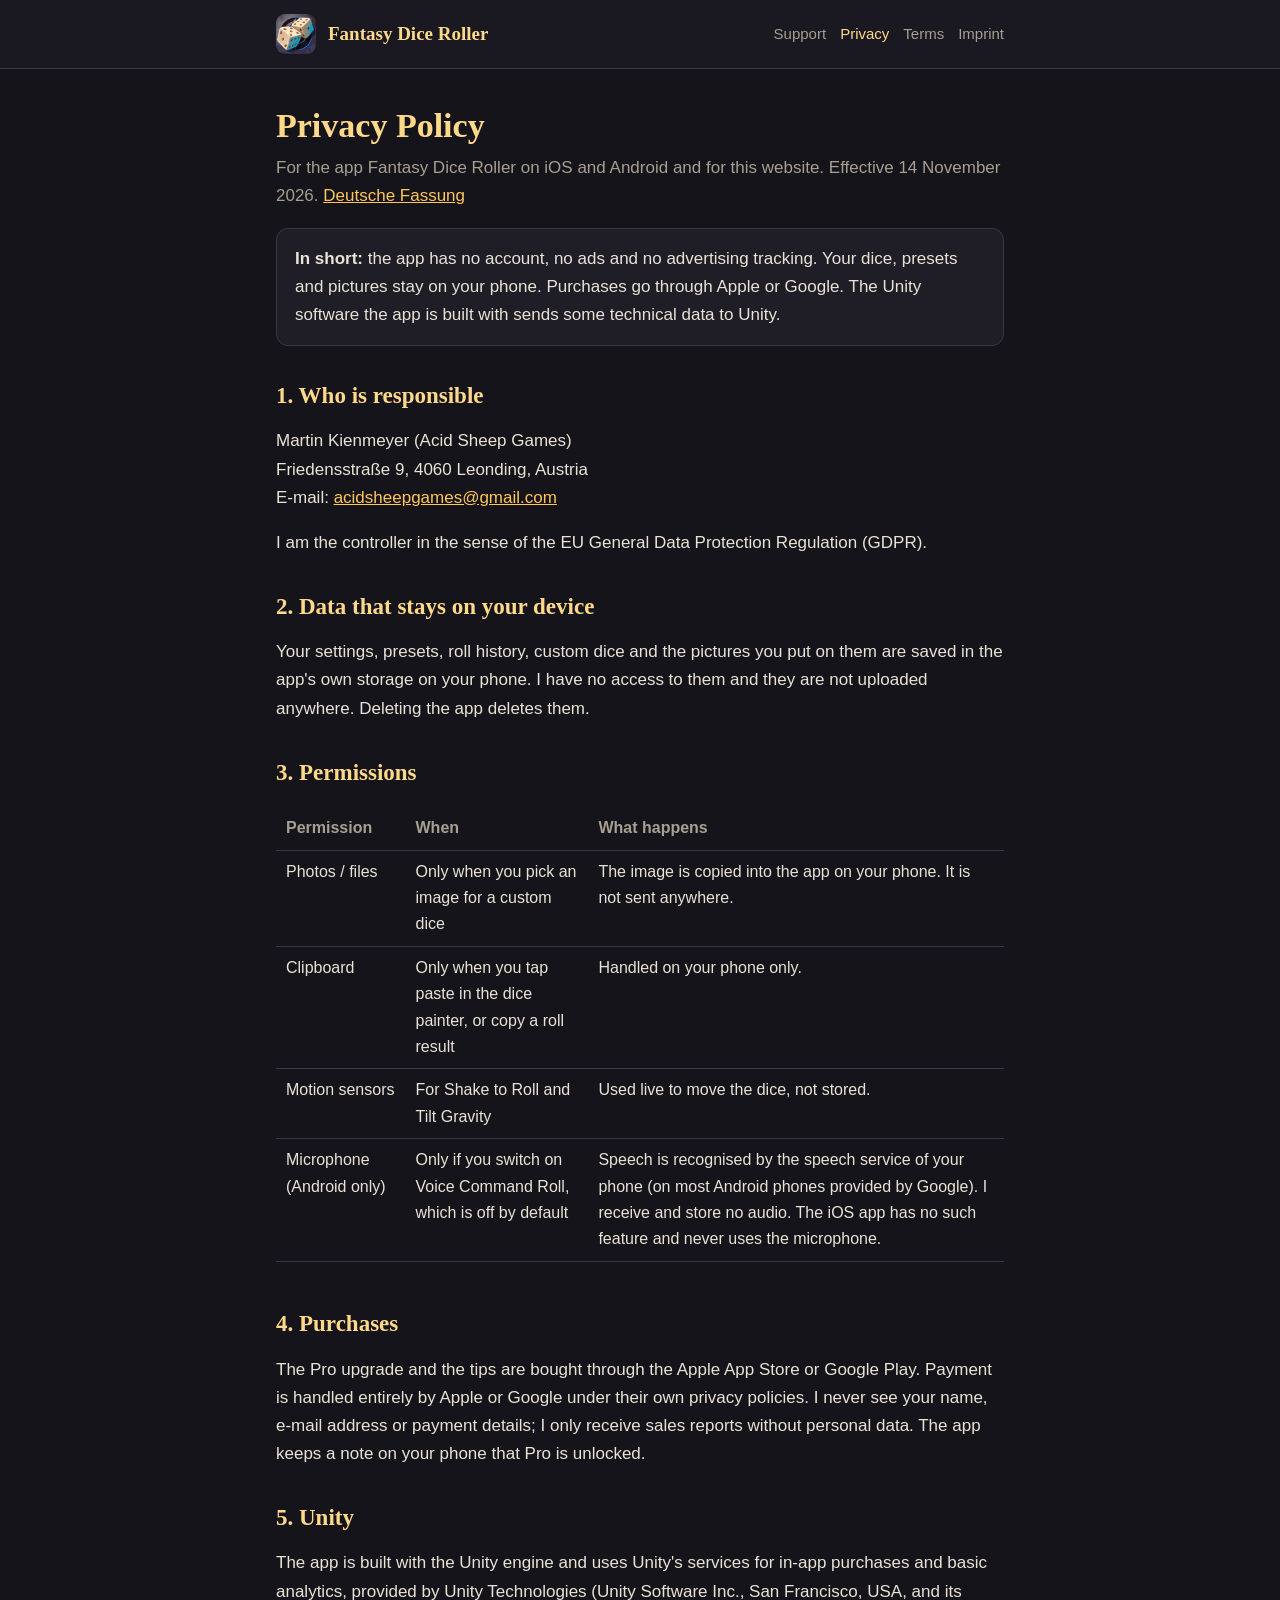
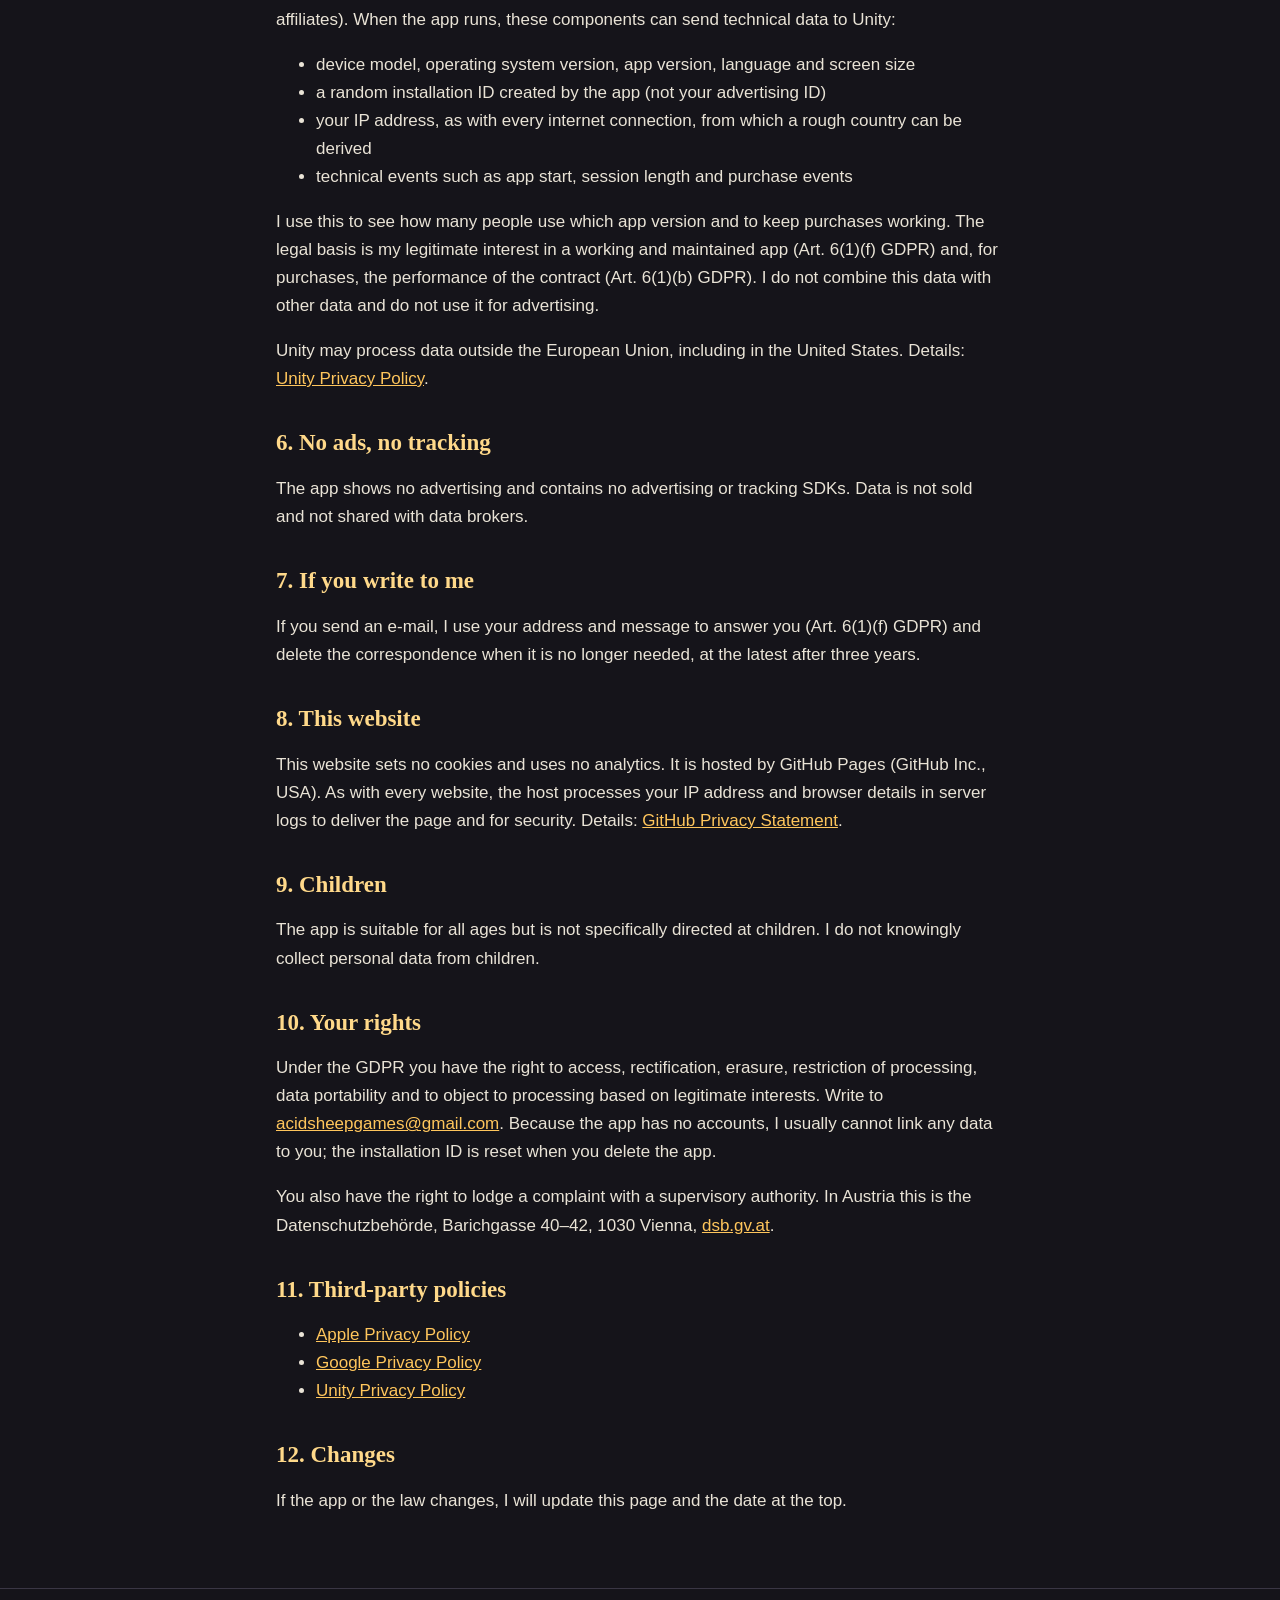
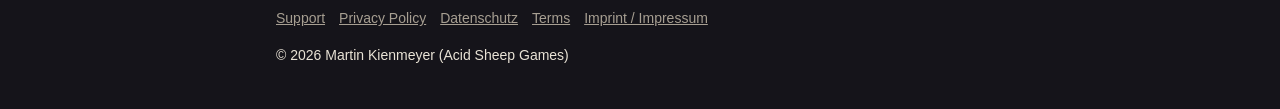
==== privacy.html @ 63053e6c "Add files via upload" ====
<!doctype html>
<html lang="en">
<head>
<meta charset="utf-8">
<meta name="viewport" content="width=device-width, initial-scale=1">
<title>Privacy Policy – Fantasy Dice Roller</title>
<link rel="icon" href="icon.png">
<link rel="stylesheet" href="style.css">
</head>
<body>
<header class="site"><div class="bar">
<img src="icon.png" alt="">
<a class="name" href="index.html">Fantasy Dice Roller</a>
<nav><a href="index.html">Support</a><a href="privacy.html" class="here">Privacy</a><a href="terms.html">Terms</a><a href="imprint.html">Imprint</a></nav>
</div></header>
<main>
<h1>Privacy Policy</h1>
<p class="lead">For the app Fantasy Dice Roller on iOS and Android and for this website. Effective 14 November 2026. <a href="datenschutz.html">Deutsche Fassung</a></p>

<div class="card">
<p><b>In short:</b> the app has no account, no ads and no advertising tracking. Your dice, presets and pictures stay on your phone. Purchases go through Apple or Google. The Unity software the app is built with sends some technical data to Unity.</p>
</div>

<h2>1. Who is responsible</h2>
<p>Martin Kienmeyer (Acid Sheep Games)<br>Friedensstraße 9, 4060 Leonding, Austria<br>E-mail: <a href="mailto:acidsheepgames&#64;gmail.com">acidsheepgames&#64;gmail.com</a></p>
<p>I am the controller in the sense of the EU General Data Protection Regulation (GDPR).</p>

<h2>2. Data that stays on your device</h2>
<p>Your settings, presets, roll history, custom dice and the pictures you put on them are saved in the app's own storage on your phone. I have no access to them and they are not uploaded anywhere. Deleting the app deletes them.</p>

<h2>3. Permissions</h2>
<div class="scroll"><table>
<tr><th>Permission</th><th>When</th><th>What happens</th></tr>
<tr><td>Photos / files</td><td>Only when you pick an image for a custom dice</td><td>The image is copied into the app on your phone. It is not sent anywhere.</td></tr>
<tr><td>Clipboard</td><td>Only when you tap paste in the dice painter, or copy a roll result</td><td>Handled on your phone only.</td></tr>
<tr><td>Motion sensors</td><td>For Shake to Roll and Tilt Gravity</td><td>Used live to move the dice, not stored.</td></tr>
<tr><td>Microphone (Android only)</td><td>Only if you switch on Voice Command Roll, which is off by default</td><td>Speech is recognised by the speech service of your phone (on most Android phones provided by Google). I receive and store no audio. The iOS app has no such feature and never uses the microphone.</td></tr>
</table></div>

<h2>4. Purchases</h2>
<p>The Pro upgrade and the tips are bought through the Apple App Store or Google Play. Payment is handled entirely by Apple or Google under their own privacy policies. I never see your name, e-mail address or payment details; I only receive sales reports without personal data. The app keeps a note on your phone that Pro is unlocked.</p>

<h2>5. Unity</h2>
<p>The app is built with the Unity engine and uses Unity's services for in-app purchases and basic analytics, provided by Unity Technologies (Unity Software Inc., San Francisco, USA, and its affiliates). When the app runs, these components can send technical data to Unity:</p>
<ul>
<li>device model, operating system version, app version, language and screen size</li>
<li>a random installation ID created by the app (not your advertising ID)</li>
<li>your IP address, as with every internet connection, from which a rough country can be derived</li>
<li>technical events such as app start, session length and purchase events</li>
</ul>
<p>I use this to see how many people use which app version and to keep purchases working. The legal basis is my legitimate interest in a working and maintained app (Art. 6(1)(f) GDPR) and, for purchases, the performance of the contract (Art. 6(1)(b) GDPR). I do not combine this data with other data and do not use it for advertising.</p>
<p>Unity may process data outside the European Union, including in the United States. Details: <a href="https://unity.com/legal/privacy-policy">Unity Privacy Policy</a>.</p>

<h2>6. No ads, no tracking</h2>
<p>The app shows no advertising and contains no advertising or tracking SDKs. Data is not sold and not shared with data brokers.</p>

<h2>7. If you write to me</h2>
<p>If you send an e-mail, I use your address and message to answer you (Art. 6(1)(f) GDPR) and delete the correspondence when it is no longer needed, at the latest after three years.</p>

<h2>8. This website</h2>
<p>This website sets no cookies and uses no analytics. It is hosted by GitHub Pages (GitHub Inc., USA). As with every website, the host processes your IP address and browser details in server logs to deliver the page and for security. Details: <a href="https://docs.github.com/en/site-policy/privacy-policies/github-general-privacy-statement">GitHub Privacy Statement</a>.</p>

<h2>9. Children</h2>
<p>The app is suitable for all ages but is not specifically directed at children. I do not knowingly collect personal data from children.</p>

<h2>10. Your rights</h2>
<p>Under the GDPR you have the right to access, rectification, erasure, restriction of processing, data portability and to object to processing based on legitimate interests. Write to <a href="mailto:acidsheepgames&#64;gmail.com">acidsheepgames&#64;gmail.com</a>. Because the app has no accounts, I usually cannot link any data to you; the installation ID is reset when you delete the app.</p>
<p>You also have the right to lodge a complaint with a supervisory authority. In Austria this is the Datenschutzbehörde, Barichgasse 40–42, 1030 Vienna, <a href="https://www.dsb.gv.at">dsb.gv.at</a>.</p>

<h2>11. Third-party policies</h2>
<ul>
<li><a href="https://www.apple.com/legal/privacy/">Apple Privacy Policy</a></li>
<li><a href="https://policies.google.com/privacy">Google Privacy Policy</a></li>
<li><a href="https://unity.com/legal/privacy-policy">Unity Privacy Policy</a></li>
</ul>

<h2>12. Changes</h2>
<p>If the app or the law changes, I will update this page and the date at the top.</p>
</main>
<footer><div class="bar">
<a href="index.html">Support</a><a href="privacy.html">Privacy Policy</a><a href="datenschutz.html">Datenschutz</a><a href="terms.html">Terms</a><a href="imprint.html">Imprint / Impressum</a>
<p>© 2026 Martin Kienmeyer (Acid Sheep Games)</p>
</div></footer>
</body>
</html>
---- style.css ----
:root {
  --bg: #15141a;
  --panel: #1f1d26;
  --line: #3a3644;
  --text: #e9e3d6;
  --muted: #a79f92;
  --accent: #ffd98a;
  --link: #ffc65c;
}
* { box-sizing: border-box; }
html { -webkit-text-size-adjust: 100%; }
body {
  margin: 0;
  background: var(--bg);
  color: var(--text);
  font: 17px/1.65 -apple-system, BlinkMacSystemFont, "Segoe UI", Roboto, Helvetica, Arial, sans-serif;
}
header.site {
  border-bottom: 1px solid var(--line);
  background: #1a1820;
}
.bar {
  max-width: 760px;
  margin: 0 auto;
  padding: 14px 16px;
  display: flex;
  align-items: center;
  gap: 12px;
  flex-wrap: wrap;
}
.bar img { width: 40px; height: 40px; border-radius: 9px; }
.bar .name { font-family: Georgia, "Times New Roman", serif; font-weight: bold; color: var(--accent); text-decoration: none; font-size: 19px; margin-right: auto; }
.bar nav a { color: var(--muted); text-decoration: none; margin-left: 14px; font-size: 15px; white-space: nowrap; }
.bar nav a:hover, .bar nav a.here { color: var(--accent); }
main { max-width: 760px; margin: 0 auto; padding: 28px 16px 56px; }
h1, h2, h3 { font-family: Georgia, "Times New Roman", serif; color: var(--accent); line-height: 1.25; }
h1 { font-size: 34px; margin: 8px 0 6px; }
h2 { font-size: 23px; margin: 36px 0 8px; }
h3 { font-size: 18px; margin: 24px 0 4px; }
p, li { color: var(--text); }
a { color: var(--link); }
.lead { color: var(--muted); margin-top: 0; }
.card { background: var(--panel); border: 1px solid var(--line); border-radius: 12px; padding: 16px 18px; margin: 18px 0; }
.card p:first-child { margin-top: 0; }
.card p:last-child { margin-bottom: 0; }
.hero { display: flex; gap: 24px; align-items: center; flex-wrap: wrap; }
.hero img { width: 220px; max-width: 60%; border-radius: 18px; border: 1px solid var(--line); }
.hero div { flex: 1 1 280px; }
.button { display: inline-block; background: var(--accent); color: #2a2110; font-weight: 600; padding: 10px 18px; border-radius: 10px; text-decoration: none; }
table { border-collapse: collapse; width: 100%; margin: 12px 0; font-size: 16px; }
th, td { text-align: left; vertical-align: top; padding: 8px 10px; border-bottom: 1px solid var(--line); }
th { color: var(--muted); font-weight: 600; }
.scroll { overflow-x: auto; }
footer { border-top: 1px solid var(--line); color: var(--muted); font-size: 14px; }
footer .bar { display: block; padding: 18px 16px 28px; }
footer a { color: var(--muted); margin-right: 14px; }
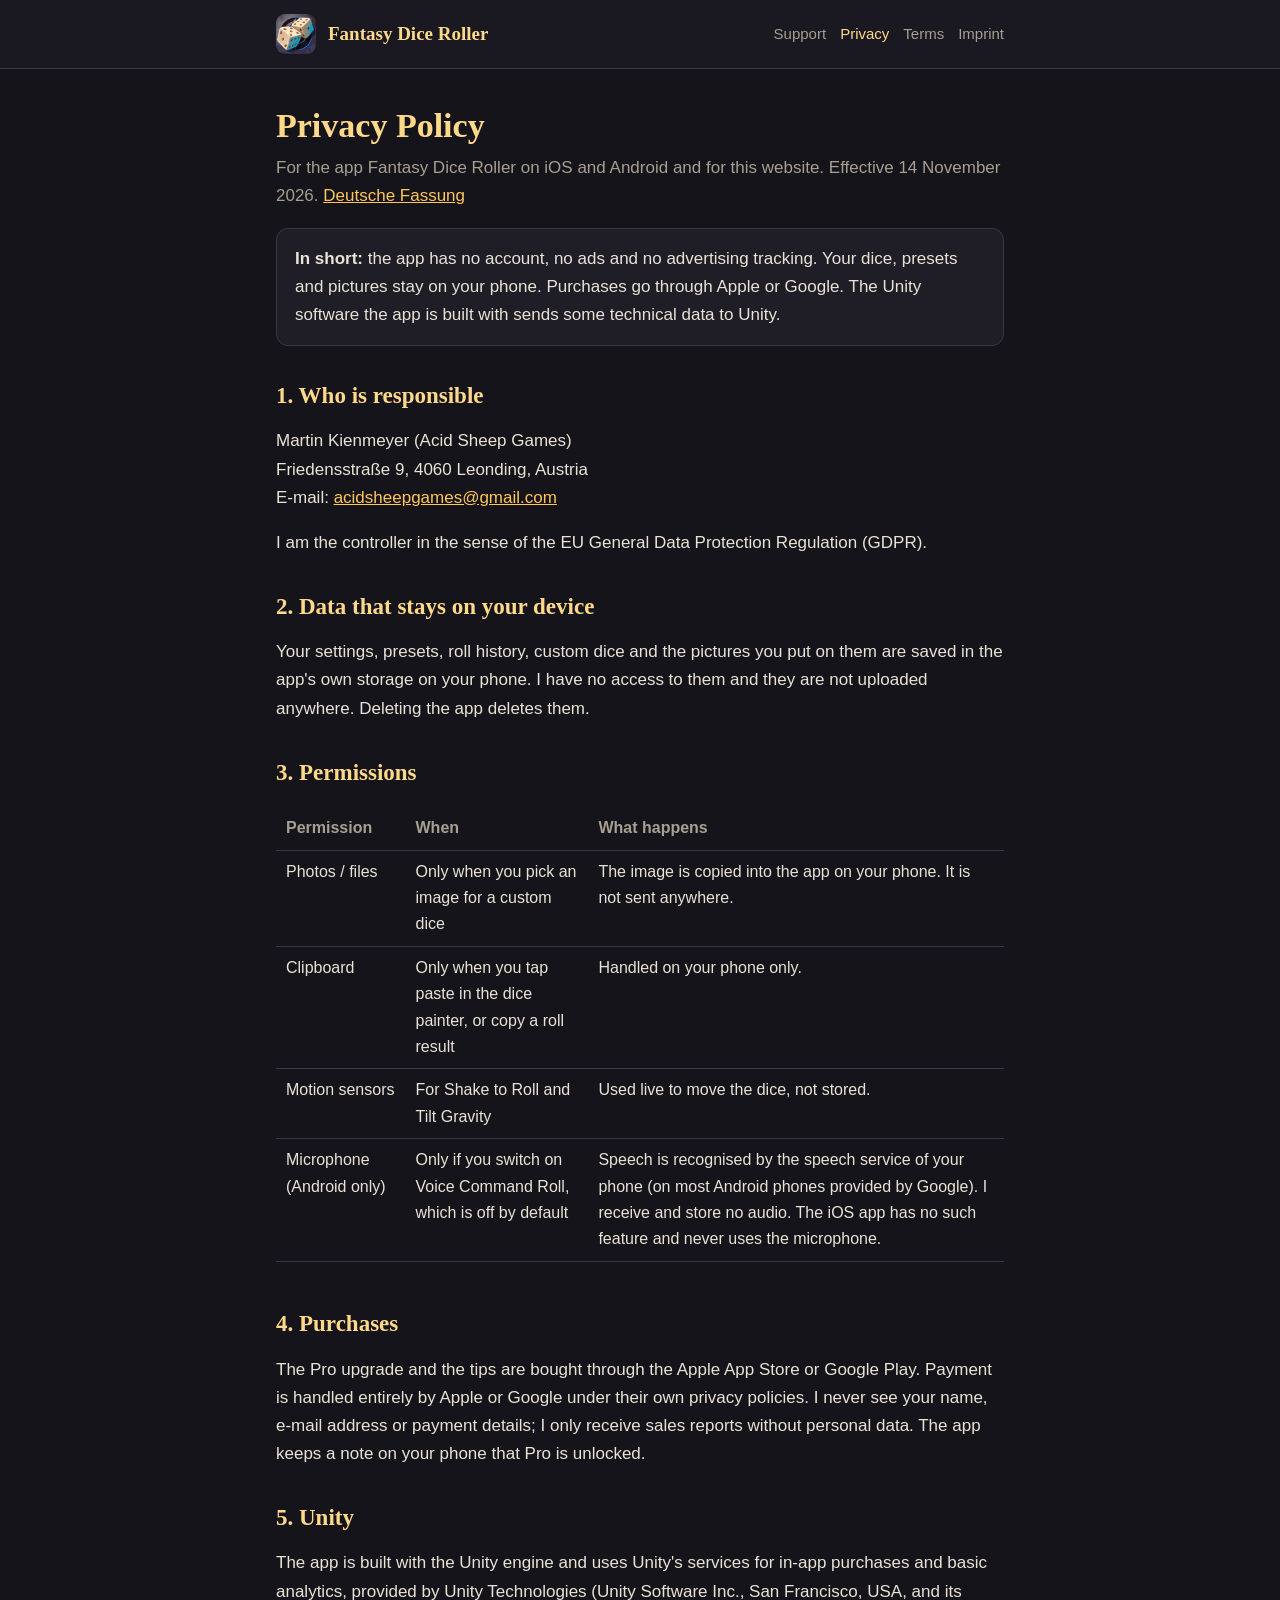
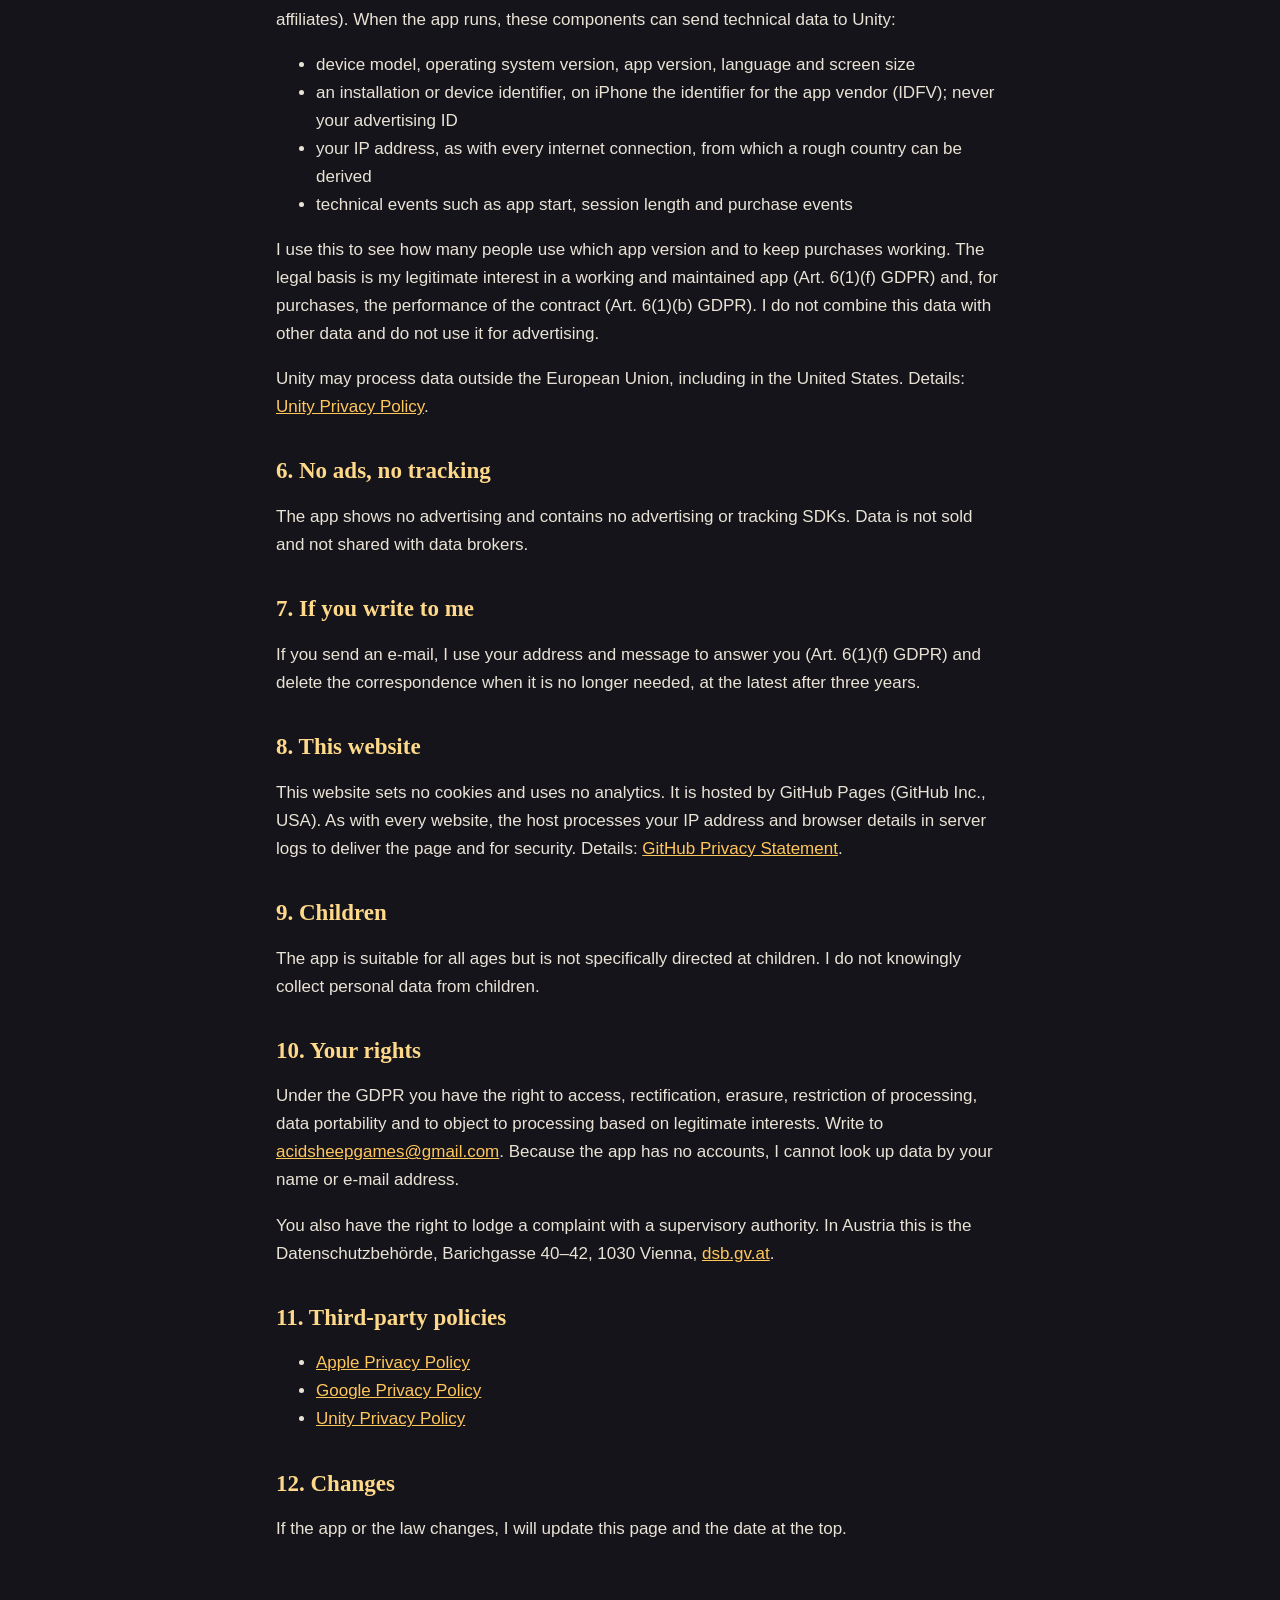
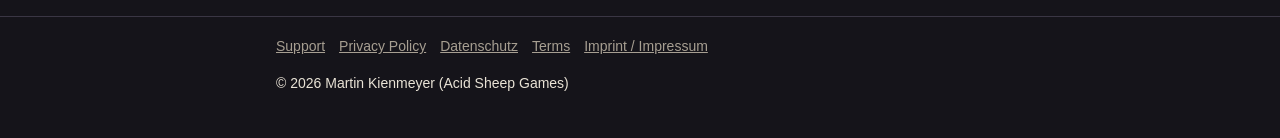
==== commit 4090f337: "Add files via upload" ====
--- a/privacy.html
+++ b/privacy.html
@@ -44,7 +44,7 @@
 <p>The app is built with the Unity engine and uses Unity's services for in-app purchases and basic analytics, provided by Unity Technologies (Unity Software Inc., San Francisco, USA, and its affiliates). When the app runs, these components can send technical data to Unity:</p>
 <ul>
 <li>device model, operating system version, app version, language and screen size</li>
-<li>a random installation ID created by the app (not your advertising ID)</li>
+<li>an installation or device identifier, on iPhone the identifier for the app vendor (IDFV); never your advertising ID</li>
 <li>your IP address, as with every internet connection, from which a rough country can be derived</li>
 <li>technical events such as app start, session length and purchase events</li>
 </ul>
@@ -64,7 +64,7 @@
 <p>The app is suitable for all ages but is not specifically directed at children. I do not knowingly collect personal data from children.</p>
 
 <h2>10. Your rights</h2>
-<p>Under the GDPR you have the right to access, rectification, erasure, restriction of processing, data portability and to object to processing based on legitimate interests. Write to <a href="mailto:acidsheepgames&#64;gmail.com">acidsheepgames&#64;gmail.com</a>. Because the app has no accounts, I usually cannot link any data to you; the installation ID is reset when you delete the app.</p>
+<p>Under the GDPR you have the right to access, rectification, erasure, restriction of processing, data portability and to object to processing based on legitimate interests. Write to <a href="mailto:acidsheepgames&#64;gmail.com">acidsheepgames&#64;gmail.com</a>. Because the app has no accounts, I cannot look up data by your name or e-mail address.</p>
 <p>You also have the right to lodge a complaint with a supervisory authority. In Austria this is the Datenschutzbehörde, Barichgasse 40–42, 1030 Vienna, <a href="https://www.dsb.gv.at">dsb.gv.at</a>.</p>
 
 <h2>11. Third-party policies</h2>
